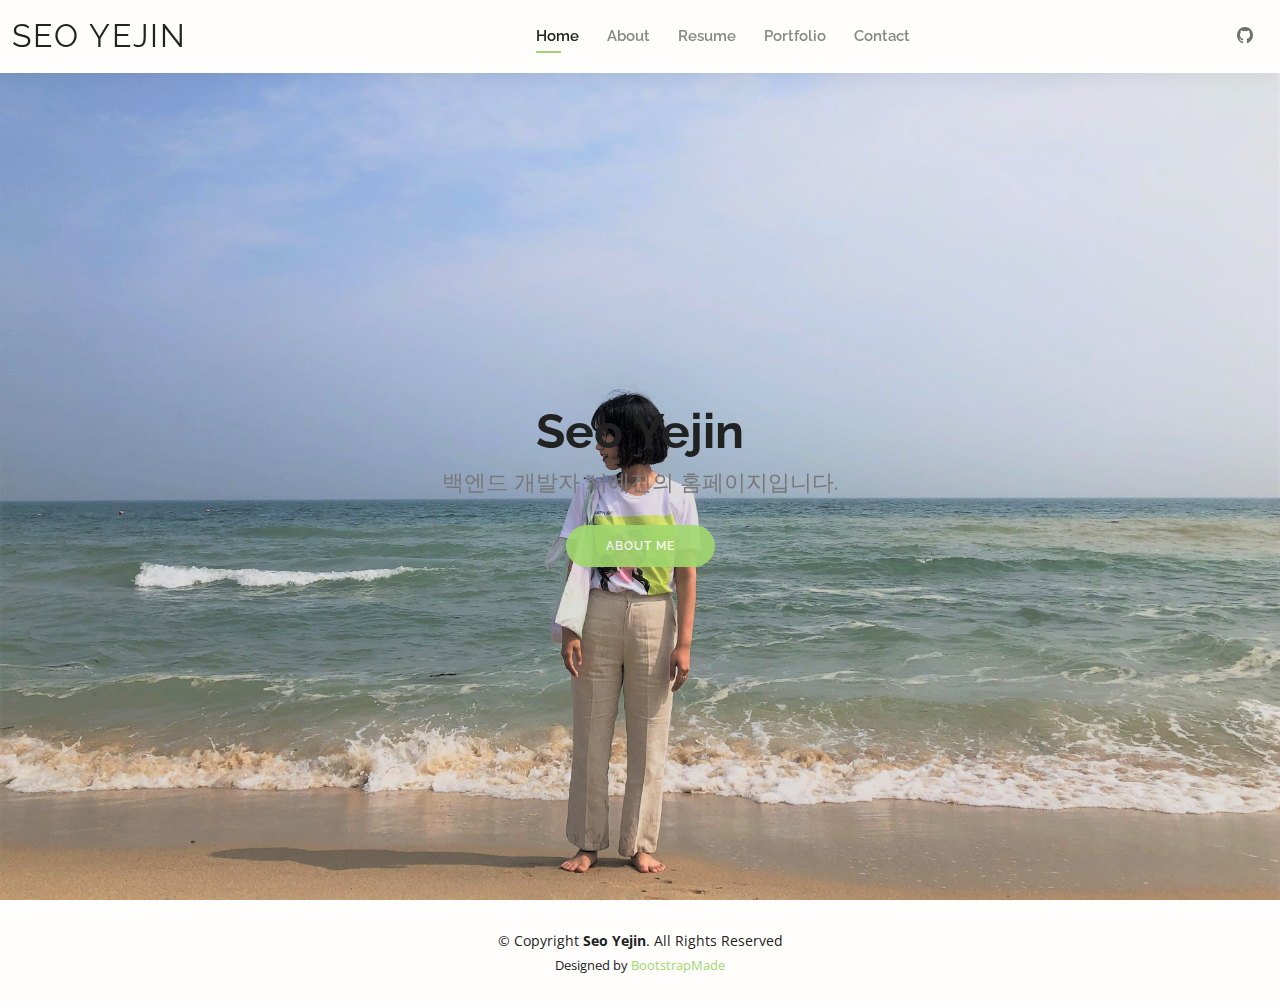
==== index.html @ d6935d3d "Add files via upload" ====
<!DOCTYPE html>
<html lang="ko">

<head>
  <meta charset="utf-8">
  <meta content="width=device-width, initial-scale=1.0" name="viewport">

  <title>YJ Web</title>
  <meta content="" name="description">
  <meta content="" name="keywords">

  <!-- Favicons -->
  <link href="assets/img/favicon.png" rel="icon">
  <link href="assets/img/apple-touch-icon.png" rel="apple-touch-icon">

  <!-- Google Fonts -->
  <link href="https://fonts.googleapis.com/css?family=Open+Sans:300,300i,400,400i,600,600i,700,700i|Raleway:300,300i,400,400i,500,500i,600,600i,700,700i|Poppins:300,300i,400,400i,500,500i,600,600i,700,700i" rel="stylesheet">

  <!-- Vendor CSS Files -->
  <link href="assets/vendor/aos/aos.css" rel="stylesheet">
  <link href="assets/vendor/bootstrap/css/bootstrap.min.css" rel="stylesheet">
  <link href="assets/vendor/bootstrap-icons/bootstrap-icons.css" rel="stylesheet">
  <link href="assets/vendor/boxicons/css/boxicons.min.css" rel="stylesheet">
  <link href="assets/vendor/glightbox/css/glightbox.min.css" rel="stylesheet">
  <link href="assets/vendor/swiper/swiper-bundle.min.css" rel="stylesheet">

  <!-- Template Main CSS File -->
  <link href="assets/css/style.css" rel="stylesheet">

  <!-- =======================================================
  * Template Name: Kelly - v4.1.0
  * Template URL: https://bootstrapmade.com/kelly-free-bootstrap-cv-resume-html-template/
  * Author: BootstrapMade.com
  * License: https://bootstrapmade.com/license/
  ======================================================== -->
</head>

<body>

  <!-- ======= Header ======= -->
  <header id="header" class="fixed-top">
    <div class="container-fluid d-flex justify-content-between align-items-center">

      <h1 class="logo me-auto me-lg-0"><a href="index.html">SEO YEJIN</a></h1>
      <!-- Uncomment below if you prefer to use an image logo -->
      <!-- <a href="index.html" class="logo"><img src="assets/img/logo.png" alt="" class="img-fluid"></a>-->

      <nav id="navbar" class="navbar order-last order-lg-0">
        <ul>
          <li><a class="active" href="index.html">Home</a></li>
          <li><a href="about.html">About</a></li>
          <li><a href="resume.html">Resume</a></li>
          <li><a href="portfolio.html">Portfolio</a></li>
          <li><a href="contact.html">Contact</a></li>
        </ul>
        <i class="bi bi-list mobile-nav-toggle"></i>
      </nav><!-- .navbar -->

      <div class="header-social-links">
        <a href="https://github.com/ladybird17" class="github"><i class="bi bi-github"></i></a>
      </div>

    </div>

  </header><!-- End Header -->

  <!-- ======= Hero Section ======= -->
  <section id="hero" class="d-flex align-items-center">
    <div class="container d-flex flex-column align-items-center" data-aos="zoom-in" data-aos-delay="100">
      <h1>Seo Yejin</h1>
      <h2>백엔드 개발자 서예진의 홈페이지입니다.</h2>
      <a href="about.html" class="btn-about">About Me</a>
    </div>
  </section><!-- End Hero -->

  <!-- ======= Footer ======= -->
  <footer id="footer">
    <div class="container">
      <div class="copyright">
        &copy; Copyright <strong><span>Seo Yejin</span></strong>. All Rights Reserved
      </div>
      <div class="credits">
        <!-- All the links in the footer should remain intact. -->
        <!-- You can delete the links only if you purchased the pro version. -->
        <!-- Licensing information: https://bootstrapmade.com/license/ -->
        <!-- Purchase the pro version with working PHP/AJAX contact form: https://bootstrapmade.com/kelly-free-bootstrap-cv-resume-html-template/ -->
        Designed by <a href="https://bootstrapmade.com/">BootstrapMade</a>
      </div>
    </div>
  </footer><!-- End  Footer -->

  <div id="preloader"></div>
  <a href="#" class="back-to-top d-flex align-items-center justify-content-center"><i class="bi bi-arrow-up-short"></i></a>

  <!-- Vendor JS Files -->
  <script src="assets/vendor/aos/aos.js"></script>
  <script src="assets/vendor/bootstrap/js/bootstrap.bundle.min.js"></script>
  <script src="assets/vendor/glightbox/js/glightbox.min.js"></script>
  <script src="assets/vendor/isotope-layout/isotope.pkgd.min.js"></script>
  <script src="assets/vendor/php-email-form/validate.js"></script>
  <script src="assets/vendor/purecounter/purecounter.js"></script>
  <script src="assets/vendor/swiper/swiper-bundle.min.js"></script>
  <script src="assets/vendor/waypoints/noframework.waypoints.js"></script>

  <!-- Template Main JS File -->
  <script src="assets/js/main.js"></script>

</body>

</html>
---- assets/css/style.css ----
/**
* Template Name: Kelly - v4.1.0
* Template URL: https://bootstrapmade.com/kelly-free-bootstrap-cv-resume-html-template/
* Author: BootstrapMade.com
* License: https://bootstrapmade.com/license/
*/

/*--------------------------------------------------------------
# General
--------------------------------------------------------------*/
body {
  font-family: "Open Sans", sans-serif;
  color: #444444;
}

a {
  color: #a1d86e;
  text-decoration: none;
}

a:hover {
  color: #8ebe61;
  text-decoration: none;
}

h1, h2, h3, h4, h5, h6 {
  font-family: "Raleway", sans-serif;
}

#main {
  margin-top: 50px;
}

@media (max-width: 992px) {
  #main {
    margin-top: 30px;
  }
}

/*--------------------------------------------------------------
# Preloader
--------------------------------------------------------------*/
#preloader {
  position: fixed;
  top: 0;
  left: 0;
  right: 0;
  bottom: 0;
  z-index: 9999;
  overflow: hidden;
  background: #fff;
}

#preloader:before {
  content: "";
  position: fixed;
  top: calc(50% - 30px);
  left: calc(50% - 30px);
  border: 6px solid #a1d86e;
  border-top-color: #dcf5f2;
  border-radius: 50%;
  width: 60px;
  height: 60px;
  -webkit-animation: animate-preloader 1s linear infinite;
  animation: animate-preloader 1s linear infinite;
}

@-webkit-keyframes animate-preloader {
  0% {
    transform: rotate(0deg);
  }
  100% {
    transform: rotate(360deg);
  }
}

@keyframes animate-preloader {
  0% {
    transform: rotate(0deg);
  }
  100% {
    transform: rotate(360deg);
  }
}

/*--------------------------------------------------------------
# Back to top button
--------------------------------------------------------------*/
.back-to-top {
  position: fixed;
  visibility: hidden;
  opacity: 0;
  right: 15px;
  bottom: 15px;
  z-index: 996;
  background: #a1d86e;
  width: 40px;
  height: 40px;
  border-radius: 50px;
  transition: all 0.4s;
}

.back-to-top i {
  font-size: 24px;
  color: #fff;
  line-height: 0;
}

.back-to-top:hover {
  background: #75c928;
  color: #fff;
}

.back-to-top.active {
  visibility: visible;
  opacity: 1;
}

/*--------------------------------------------------------------
# Header
--------------------------------------------------------------*/
#header {
  background: #fffefd;
  box-shadow: 0px 0px 25px 0 rgba(0, 0, 0, 0.08);
  z-index: 997;
  padding: 15px 0;
}

#header .logo {
  font-size: 32px;
  margin: 0;
  padding: 0;
  line-height: 1;
  font-weight: 400;
  letter-spacing: 2px;
  text-transform: uppercase;
}

#header .logo a {
  color: #222222;
}

#header .logo img {
  max-height: 40px;
}

@media (max-width: 992px) {
  #header .logo {
    font-size: 28px;
  }
}

/*--------------------------------------------------------------
# Header Social Links
--------------------------------------------------------------*/
.header-social-links {
  padding-right: 15px;
}

.header-social-links a {
  color: #6f6f6f;
  padding-left: 6px;
  display: inline-block;
  line-height: 0px;
  transition: 0.3s;
  font-size: 16px;
}

.header-social-links a:hover {
  color: #a1d86e;
}

/*--------------------------------------------------------------
# Navigation Menu
--------------------------------------------------------------*/
/**
* Desktop Navigation 
*/
.navbar {
  padding: 0;
}

.navbar ul {
  margin: 0;
  padding: 0;
  display: flex;
  list-style: none;
  align-items: center;
}

.navbar li {
  position: relative;
  padding: 10px 0 10px 28px;
}

.navbar a {
  display: flex;
  align-items: center;
  justify-content: space-between;
  font-family: "Raleway", sans-serif;
  font-size: 15px;
  font-weight: 600;
  color: #888888;
  white-space: nowrap;
  transition: 0.3s;
  position: relative;
}

.navbar a i {
  font-size: 12px;
  line-height: 0;
  margin-left: 5px;
}

.navbar > ul > li > a:before {
  content: "";
  position: absolute;
  width: 0;
  height: 2px;
  bottom: -5px;
  left: 0;
  background-color: #a1d86e;
  visibility: hidden;
  width: 0px;
  transition: all 0.3s ease-in-out 0s;
}

.navbar a:hover:before, .navbar li:hover > a:before, .navbar .active:before {
  visibility: visible;
  width: 25px;
}

.navbar a:hover, .navbar .active, .navbar li:hover > a {
  color: #222222;
}

.navbar .dropdown ul {
  display: block;
  position: absolute;
  left: 14px;
  top: calc(100% + 30px);
  margin: 0;
  padding: 10px 0;
  z-index: 99;
  opacity: 0;
  visibility: hidden;
  background: #fff;
  box-shadow: 0px 0px 30px rgba(127, 137, 161, 0.25);
  transition: 0.3s;
  border-radius: 4px;
}

.navbar .dropdown ul li {
  min-width: 200px;
  padding: 0;
}

.navbar .dropdown ul a {
  padding: 10px 20px;
  font-size: 15px;
  text-transform: none;
  font-weight: 600;
}

.navbar .dropdown ul a i {
  font-size: 12px;
}

.navbar .dropdown ul a:hover, .navbar .dropdown ul .active:hover, .navbar .dropdown ul li:hover > a {
  color: #a1d86e;
}

.navbar .dropdown:hover > ul {
  opacity: 1;
  top: 100%;
  visibility: visible;
}

.navbar .dropdown .dropdown ul {
  top: 0;
  left: calc(100% - 30px);
  visibility: hidden;
}

.navbar .dropdown .dropdown:hover > ul {
  opacity: 1;
  top: 0;
  left: 100%;
  visibility: visible;
}

@media (max-width: 1366px) {
  .navbar .dropdown .dropdown ul {
    left: -90%;
  }
  .navbar .dropdown .dropdown:hover > ul {
    left: -100%;
  }
}

/**
* Mobile Navigation 
*/
.mobile-nav-toggle {
  color: #222222;
  font-size: 28px;
  cursor: pointer;
  display: none;
  line-height: 0;
  transition: 0.5s;
}

.mobile-nav-toggle.bi-x {
  color: #fff;
}

@media (max-width: 991px) {
  .mobile-nav-toggle {
    display: block;
  }
  .navbar ul {
    display: none;
  }
}

.navbar-mobile {
  position: fixed;
  overflow: hidden;
  top: 0;
  right: 0;
  left: 0;
  bottom: 0;
  background: rgba(9, 9, 9, 0.9);
  transition: 0.3s;
  z-index: 999;
}

.navbar-mobile .mobile-nav-toggle {
  position: absolute;
  top: 15px;
  right: 15px;
}

.navbar-mobile ul {
  display: block;
  position: absolute;
  top: 55px;
  right: 15px;
  bottom: 15px;
  left: 15px;
  padding: 10px 0;
  border-radius: 10px;
  background-color: #fff;
  overflow-y: auto;
  transition: 0.3s;
}

.navbar-mobile a {
  font-size: 15px;
  padding-right: 15px;
  color: #222222;
}

.navbar-mobile a:hover, .navbar-mobile .active, .navbar-mobile li:hover > a {
  color: #a1d86e;
}

.navbar-mobile .getstarted {
  margin: 15px;
}

.navbar-mobile .dropdown ul {
  position: static;
  display: none;
  margin: 10px 20px;
  padding: 10px 0;
  z-index: 99;
  opacity: 1;
  visibility: visible;
  background: #fff;
  box-shadow: 0px 0px 30px rgba(127, 137, 161, 0.25);
}

.navbar-mobile .dropdown ul li {
  min-width: 200px;
}

.navbar-mobile .dropdown ul a {
  padding: 10px 20px;
}

.navbar-mobile .dropdown ul a i {
  font-size: 12px;
}

.navbar-mobile .dropdown ul a:hover, .navbar-mobile .dropdown ul .active:hover, .navbar-mobile .dropdown ul li:hover > a {
  color: #a1d86e;
}

.navbar-mobile .dropdown > .dropdown-active {
  display: block;
}

/*--------------------------------------------------------------
# Hero Section
--------------------------------------------------------------*/
#hero {
  width: 100%;
  height: 100vh;
  background: url("../img/hero-bg.jpg") top right;
  background-size: cover;
}

#hero .container {
  padding-top: 70px;
  position: relative;
}

@media (max-width: 992px) {
  #hero .container {
    padding-top: 58px;
  }
}

#hero h1 {
  margin: 0;
  font-size: 48px;
  font-weight: 700;
  line-height: 56px;
  color: #222222;
}

#hero h2 {
  color: #797878;
  margin: 10px 0 0 0;
  font-size: 22px;
}

#hero .btn-about {
  font-family: "Raleway", sans-serif;
  text-transform: uppercase;
  font-weight: 600;
  font-size: 12px;
  letter-spacing: 1px;
  display: inline-block;
  padding: 12px 40px;
  border-radius: 50px;
  transition: 0.5s;
  margin-top: 30px;
  color: #fff;
  opacity: 0.9;
  background: #a1d86e;
}

#hero .btn-about:hover {
  background: #8ebe61;
}

@media (min-width: 1024px) {
  #hero {
    background-attachment: fixed;
  }
}

@media (max-width: 992px) {
  #hero:before {
    content: "";
    background: rgba(255, 255, 255, 0.8);
    position: absolute;
    bottom: 0;
    top: 0;
    left: 0;
    right: 0;
  }
  #hero h1 {
    font-size: 28px;
    line-height: 36px;
  }
  #hero h2 {
    font-size: 18px;
    line-height: 24px;
  }
}

/*--------------------------------------------------------------
# Sections General
--------------------------------------------------------------*/
section {
  padding: 60px 0;
}

.section-bg {
  background-color: #e7f8f6;
}

.section-title {
  text-align: center;
  padding-bottom: 30px;
}

.section-title h2 {
  font-size: 32px;
  font-weight: bold;
  text-transform: uppercase;
  margin-bottom: 20px;
  padding-bottom: 20px;
  position: relative;
}

.section-title h2::after {
  content: '';
  position: absolute;
  display: block;
  width: 50px;
  height: 3px;
  background: #a1d86e;
  bottom: 0;
  left: calc(50% - 25px);
}

.section-title p {
  margin-bottom: 0;
}

/*--------------------------------------------------------------
# Cta
--------------------------------------------------------------*/
.cta {
  background: linear-gradient(rgba(0, 0, 0, 0.6), rgba(0, 0, 0, 0.6)), url("../img/bg-1.jpg") fixed center center;
  background-size: cover;
  padding: 80px 0;
}

.cta h3 {
  color: #fff;
  font-size: 28px;
  font-weight: 700;
}

.cta p {
  color: #fff;
}

.cta .cta-btn {
  font-family: "Raleway", sans-serif;
  text-transform: uppercase;
  font-weight: 500;
  font-size: 16px;
  letter-spacing: 1px;
  display: inline-block;
  padding: 8px 20px;
  border-radius: 2px;
  transition: 0.5s;
  margin: 10px;
  border: 2px solid #fff;
  color: #fff;
}

.cta .cta-btn:hover {
  background: #a1d86e;
  border: 2px solid #a1d86e;
}

@media (max-width: 1024px) {
  .cta {
    background-attachment: scroll;
  }
}

@media (min-width: 769px) {
  .cta .cta-btn-container {
    display: flex;
    align-items: center;
    justify-content: flex-end;
  }
}

/*--------------------------------------------------------------
# About
--------------------------------------------------------------*/
.about .content h3 {
  font-weight: 700;
  font-size: 26px;
  color: #555555;
}

.about .content ul {
  list-style: none;
  padding: 0;
}

.about .content ul li {
  padding-bottom: 10px;
}

.about .content ul i {
  font-size: 20px;
  padding-right: 2px;
  color: #a1d86e;
}

.about .content p:last-child {
  margin-bottom: 0;
}

/*--------------------------------------------------------------
# Skills
--------------------------------------------------------------*/
.skills .progress {
  height: 60px;
  display: block;
  background: none;
  border-radius: 0;
}

.skills .progress .skill {
  padding: 10px 0;
  margin: 0 0 6px 0;
  text-transform: uppercase;
  display: block;
  font-weight: 600;
  font-family: "Poppins", sans-serif;
  color: #222222;
}

.skills .progress .skill .val {
  float: right;
  font-style: normal;
}

.skills .progress-bar-wrap {
  background: #f3f3f3;
}

.skills .progress-bar {
  width: 1px;
  height: 10px;
  transition: .9s;
  background-color: #a1d86e;
}

/*--------------------------------------------------------------
# Facts
--------------------------------------------------------------*/
.facts .counters span {
  font-size: 48px;
  display: block;
  color: #a1d86e;
}

.facts .counters p {
  padding: 0;
  margin: 0 0 20px 0;
  font-family: "Raleway", sans-serif;
  font-size: 14px;
}

/*--------------------------------------------------------------
# Testimonials
--------------------------------------------------------------*/
.testimonials .section-header {
  margin-bottom: 40px;
}

.testimonials .testimonial-item {
  text-align: center;
}

.testimonials .testimonial-item .testimonial-img {
  width: 120px;
  border-radius: 50%;
  border: 4px solid #fff;
  margin: 0 auto;
}

.testimonials .testimonial-item h3 {
  font-size: 20px;
  font-weight: bold;
  margin: 10px 0 5px 0;
  color: #111;
}

.testimonials .testimonial-item h4 {
  font-size: 14px;
  color: #999;
  margin: 0 0 15px 0;
}

.testimonials .testimonial-item .quote-icon-left, .testimonials .testimonial-item .quote-icon-right {
  color: #c8efea;
  font-size: 26px;
}

.testimonials .testimonial-item .quote-icon-left {
  display: inline-block;
  left: -5px;
  position: relative;
}

.testimonials .testimonial-item .quote-icon-right {
  display: inline-block;
  right: -5px;
  position: relative;
  top: 10px;
}

.testimonials .testimonial-item p {
  font-style: italic;
  margin: 0 auto 15px auto;
}

@media (min-width: 992px) {
  .testimonials .testimonial-item p {
    width: 80%;
  }
}

.testimonials .swiper-pagination {
  margin-top: 20px;
  position: relative;
}

.testimonials .swiper-pagination .swiper-pagination-bullet {
  width: 12px;
  height: 12px;
  background-color: #fff;
  opacity: 1;
  border: 1px solid #a1d86e;
}

.testimonials .swiper-pagination .swiper-pagination-bullet-active {
  background-color: #a1d86e;
}

/*--------------------------------------------------------------
# Resume
--------------------------------------------------------------*/
.resume .resume-title {
  font-size: 26px;
  font-weight: 400;
  margin-top: 20px;
  margin-bottom: 20px;
  color: #222222;
}

.resume .resume-item {
  padding: 0 0 20px 20px;
  margin-top: -2px;
  border-left: 2px solid #a1d86e;
  position: relative;
}

.resume .resume-item h4 {
  line-height: 18px;
  font-size: 18px;
  font-weight: 600;
  font-family: "Poppins", sans-serif;
  color: #1d685f;
  margin-bottom: 10px;
}

.resume .resume-item h5 {
  font-size: 16px;
  background: #effbf9;
  padding: 5px 15px;
  display: inline-block;
  font-weight: 600;
  margin-bottom: 10px;
  color: #a1d86e;
}

.resume .resume-item ul {
  padding-left: 20px;
}

.resume .resume-item ul li {
  padding-bottom: 10px;
}

.resume .resume-item:last-child {
  padding-bottom: 0;
}

.resume .resume-item::before {
  content: "";
  position: absolute;
  width: 16px;
  height: 16px;
  border-radius: 50px;
  left: -9px;
  top: 0;
  background: #fff;
  border: 2px solid #a1d86e;
}

/*--------------------------------------------------------------
# Services
--------------------------------------------------------------*/
.services .icon-box {
  text-align: center;
  padding: 70px 20px 80px 20px;
  transition: all ease-in-out 0.3s;
  background: #fff;
  box-shadow: 0px 0 35px 0 rgba(0, 0, 0, 0.08);
}

.services .icon-box .icon {
  margin: 0 auto;
  width: 100px;
  height: 100px;
  display: flex;
  align-items: center;
  justify-content: center;
  transition: ease-in-out 0.3s;
  position: relative;
}

.services .icon-box .icon i {
  font-size: 36px;
  transition: 0.5s;
  position: relative;
}

.services .icon-box .icon svg {
  position: absolute;
  top: 0;
  left: 0;
}

.services .icon-box .icon svg path {
  transition: 0.5s;
  fill: #f5f5f5;
}

.services .icon-box h4 {
  font-weight: 600;
  margin: 10px 0 15px 0;
  font-size: 22px;
}

.services .icon-box h4 a {
  color: #222222;
  transition: ease-in-out 0.3s;
}

.services .icon-box p {
  line-height: 24px;
  font-size: 14px;
  margin-bottom: 0;
}

.services .iconbox-blue i {
  color: #47aeff;
}

.services .iconbox-blue:hover .icon i {
  color: #fff;
}

.services .iconbox-blue:hover .icon path {
  fill: #47aeff;
}

.services .iconbox-orange i {
  color: #ffa76e;
}

.services .iconbox-orange:hover .icon i {
  color: #fff;
}

.services .iconbox-orange:hover .icon path {
  fill: #ffa76e;
}

.services .iconbox-pink i {
  color: #e80368;
}

.services .iconbox-pink:hover .icon i {
  color: #fff;
}

.services .iconbox-pink:hover .icon path {
  fill: #e80368;
}

.services .iconbox-yellow i {
  color: #ffbb2c;
}

.services .iconbox-yellow:hover .icon i {
  color: #fff;
}

.services .iconbox-yellow:hover .icon path {
  fill: #ffbb2c;
}

.services .iconbox-red i {
  color: #ff5828;
}

.services .iconbox-red:hover .icon i {
  color: #fff;
}

.services .iconbox-red:hover .icon path {
  fill: #ff5828;
}

.services .iconbox-teal i {
  color: #11dbcf;
}

.services .iconbox-teal:hover .icon i {
  color: #fff;
}

.services .iconbox-teal:hover .icon path {
  fill: #11dbcf;
}

/*--------------------------------------------------------------
# Portfolio
--------------------------------------------------------------*/
.portfolio .portfolio-item {
  margin-bottom: 30px;
}

.portfolio #portfolio-flters {
  padding: 0;
  margin: 0 auto 20px auto;
  list-style: none;
  text-align: center;
}

.portfolio #portfolio-flters li {
  cursor: pointer;
  display: inline-block;
  padding: 8px 16px 10px 16px;
  font-size: 13px;
  font-weight: 500;
  line-height: 1;
  text-transform: uppercase;
  color: #444444;
  margin-bottom: 5px;
  transition: all 0.3s ease-in-out;
  border-radius: 50px;
}

.portfolio #portfolio-flters li:hover, .portfolio #portfolio-flters li.filter-active {
  color: #fff;
  background: #a1d86e;
}

.portfolio #portfolio-flters li:last-child {
  margin-right: 0;
}

.portfolio .portfolio-wrap {
  transition: 0.3s;
  position: relative;
  overflow: hidden;
  z-index: 1;
  background: rgba(34, 34, 34, 0.6);
}

.portfolio .portfolio-wrap::before {
  content: "";
  background: rgba(34, 34, 34, 0.6);
  position: absolute;
  left: 0;
  right: 0;
  top: 0;
  bottom: 0;
  transition: all ease-in-out 0.3s;
  z-index: 2;
  opacity: 0;
}

.portfolio .portfolio-wrap img {
  transition: all ease-in-out 0.3s;
}

.portfolio .portfolio-wrap .portfolio-info {
  opacity: 0;
  position: absolute;
  top: 0;
  left: 0;
  right: 0;
  bottom: 0;
  z-index: 3;
  transition: all ease-in-out 0.3s;
  display: flex;
  flex-direction: column;
  justify-content: flex-end;
  align-items: flex-start;
  padding: 20px;
}

.portfolio .portfolio-wrap .portfolio-info h4 {
  font-size: 20px;
  color: #fff;
  font-weight: 600;
}

.portfolio .portfolio-wrap .portfolio-info p {
  color: rgba(255, 255, 255, 0.7);
  font-size: 14px;
  text-transform: uppercase;
  padding: 0;
  margin: 0;
  font-style: italic;
}

.portfolio .portfolio-wrap .portfolio-links {
  text-align: center;
  z-index: 4;
}

.portfolio .portfolio-wrap .portfolio-links a {
  color: #fff;
  margin: 0 5px 0 0;
  font-size: 28px;
  display: inline-block;
  transition: 0.3s;
}

.portfolio .portfolio-wrap .portfolio-links a:hover {
  color: #78d9cd;
}

.portfolio .portfolio-wrap:hover::before {
  opacity: 1;
}

.portfolio .portfolio-wrap:hover img {
  transform: scale(1.2);
}

.portfolio .portfolio-wrap:hover .portfolio-info {
  opacity: 1;
}

/*--------------------------------------------------------------
# Portfolio Details
--------------------------------------------------------------*/
.portfolio-details {
  padding-top: 0;
}

.portfolio-details .portfolio-details-slider img {
  width: 100%;
}

.portfolio-details .portfolio-details-slider .swiper-pagination {
  margin-top: 20px;
  position: relative;
}

.portfolio-details .portfolio-details-slider .swiper-pagination .swiper-pagination-bullet {
  width: 12px;
  height: 12px;
  background-color: #fff;
  opacity: 1;
  border: 1px solid #a1d86e;
}

.portfolio-details .portfolio-details-slider .swiper-pagination .swiper-pagination-bullet-active {
  background-color: #a1d86e;
}

.portfolio-details .portfolio-info {
  padding: 30px;
  box-shadow: 0px 0 30px rgba(34, 34, 34, 0.08);
}

.portfolio-details .portfolio-info h3 {
  font-size: 22px;
  font-weight: 700;
  margin-bottom: 20px;
  padding-bottom: 20px;
  border-bottom: 1px solid #eee;
}

.portfolio-details .portfolio-info ul {
  list-style: none;
  padding: 0;
  font-size: 15px;
}

.portfolio-details .portfolio-info ul li + li {
  margin-top: 10px;
}

.portfolio-details .portfolio-description {
  padding-top: 30px;
}

.portfolio-details .portfolio-description h2 {
  font-size: 26px;
  font-weight: 700;
  margin-bottom: 20px;
}

.portfolio-details .portfolio-description p {
  padding: 0;
}

/*--------------------------------------------------------------
# Contact
--------------------------------------------------------------*/
.contact .info {
  width: 100%;
  background: #fff;
}

.contact .info i {
  font-size: 20px;
  color: #a1d86e;
  float: left;
  width: 44px;
  height: 44px;
  background: #effbf9;
  display: flex;
  justify-content: center;
  align-items: center;
  border-radius: 50px;
  transition: all 0.3s ease-in-out;
}

.contact .info h4 {
  padding: 0 0 0 60px;
  font-size: 22px;
  font-weight: 600;
  margin-bottom: 5px;
  color: #222222;
}

.contact .info p {
  padding: 0 0 0 60px;
  margin-bottom: 0;
  font-size: 14px;
  color: #555555;
}

.contact .info .email, .contact .info .phone {
  margin-top: 40px;
}

.contact .info .email:hover i, .contact .info .address:hover i, .contact .info .phone:hover i {
  background: #a1d86e;
  color: #fff;
}

.contact .php-email-form {
  width: 100%;
  background: #fff;
}

.contact .php-email-form .form-group {
  padding-bottom: 8px;
}

.contact .php-email-form .error-message {
  display: none;
  color: #fff;
  background: #ed3c0d;
  text-align: center;
  padding: 15px;
  font-weight: 600;
}

.contact .php-email-form .sent-message {
  display: none;
  color: #fff;
  background: #18d26e;
  text-align: center;
  padding: 15px;
  font-weight: 600;
}

.contact .php-email-form .loading {
  display: none;
  background: #fff;
  text-align: center;
  padding: 15px;
}

.contact .php-email-form .loading:before {
  content: "";
  display: inline-block;
  border-radius: 50%;
  width: 24px;
  height: 24px;
  margin: 0 10px -6px 0;
  border: 3px solid #18d26e;
  border-top-color: #eee;
  -webkit-animation: animate-loading 1s linear infinite;
  animation: animate-loading 1s linear infinite;
}

.contact .php-email-form input, .contact .php-email-form textarea {
  border-radius: 4px;
  box-shadow: none;
  font-size: 14px;
}

.contact .php-email-form input:focus, .contact .php-email-form textarea:focus {
  border-color: #a1d86e;
}

.contact .php-email-form input {
  height: 44px;
}

.contact .php-email-form textarea {
  padding: 10px 12px;
}

.contact .php-email-form button[type="submit"] {
  background: #a1d86e;
  border: 0;
  padding: 10px 30px 12px 30px;
  color: #fff;
  transition: 0.4s;
  border-radius: 50px;
}

.contact .php-email-form button[type="submit"]:hover {
  background: #8ebe61;
}

@-webkit-keyframes animate-loading {
  0% {
    transform: rotate(0deg);
  }
  100% {
    transform: rotate(360deg);
  }
}

@keyframes animate-loading {
  0% {
    transform: rotate(0deg);
  }
  100% {
    transform: rotate(360deg);
  }
}

/*--------------------------------------------------------------
# Footer
--------------------------------------------------------------*/
#footer {
  background: #fffefd;
  padding: 30px 0;
  color: #222222;
  font-size: 14px;
  text-align: center;
}

#footer .credits {
  padding-top: 5px;
  font-size: 13px;
}

#footer .credits a {
  color: #a1d86e;
}
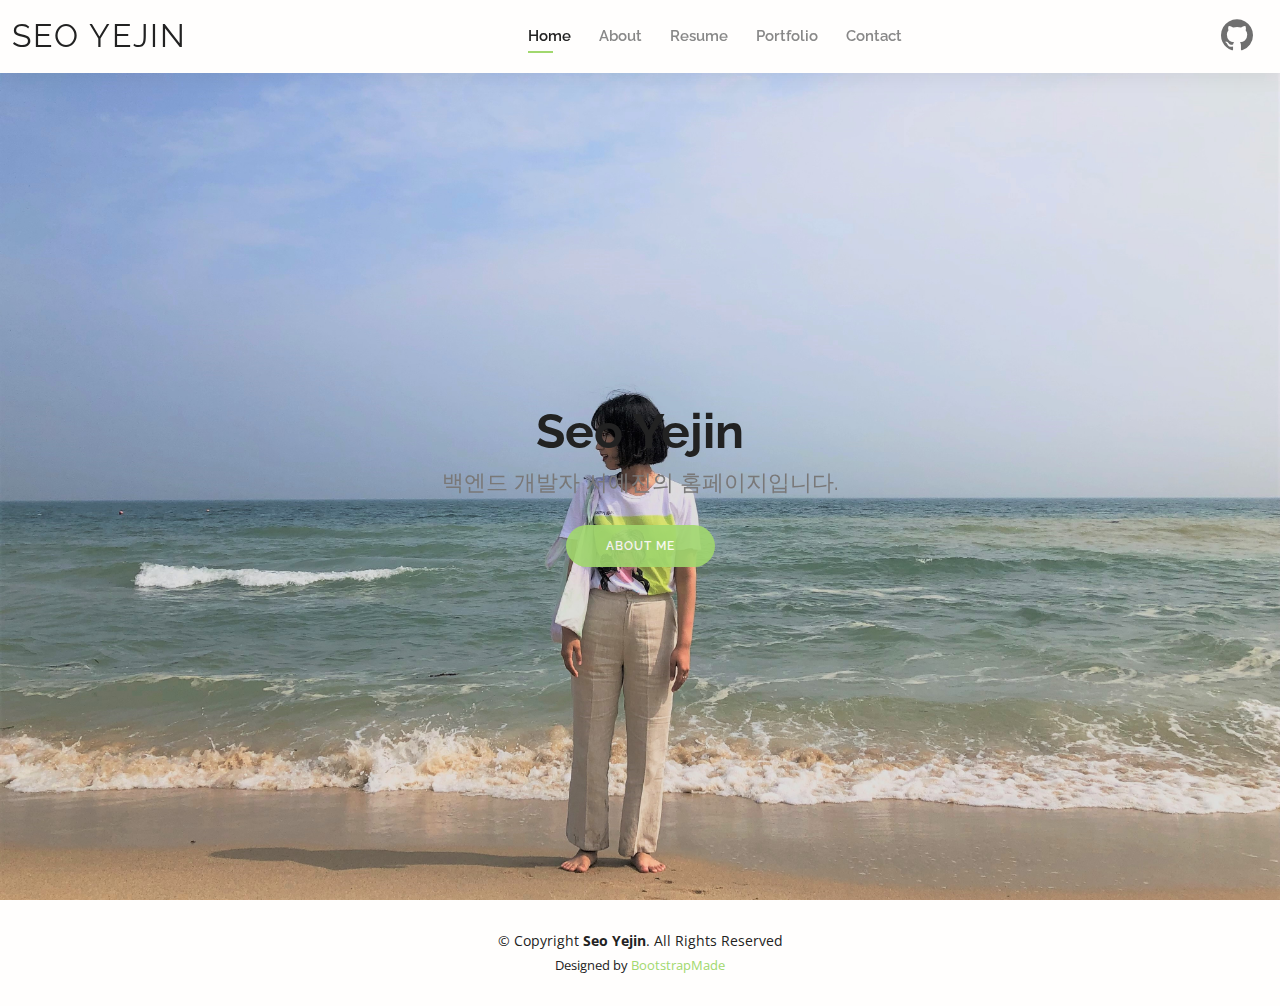
==== commit 3722b168: "no message" ====
--- a/index.html
+++ b/index.html
@@ -57,7 +57,7 @@
       </nav><!-- .navbar -->
 
       <div class="header-social-links">
-        <a href="https://github.com/ladybird17" class="github"><i class="bi bi-github"></i></a>
+        <a href="https://github.com/ladybird17" class="github"><i class="bi bi-github" style="font-size: 2rem;"></i></a>
       </div>
 
     </div>
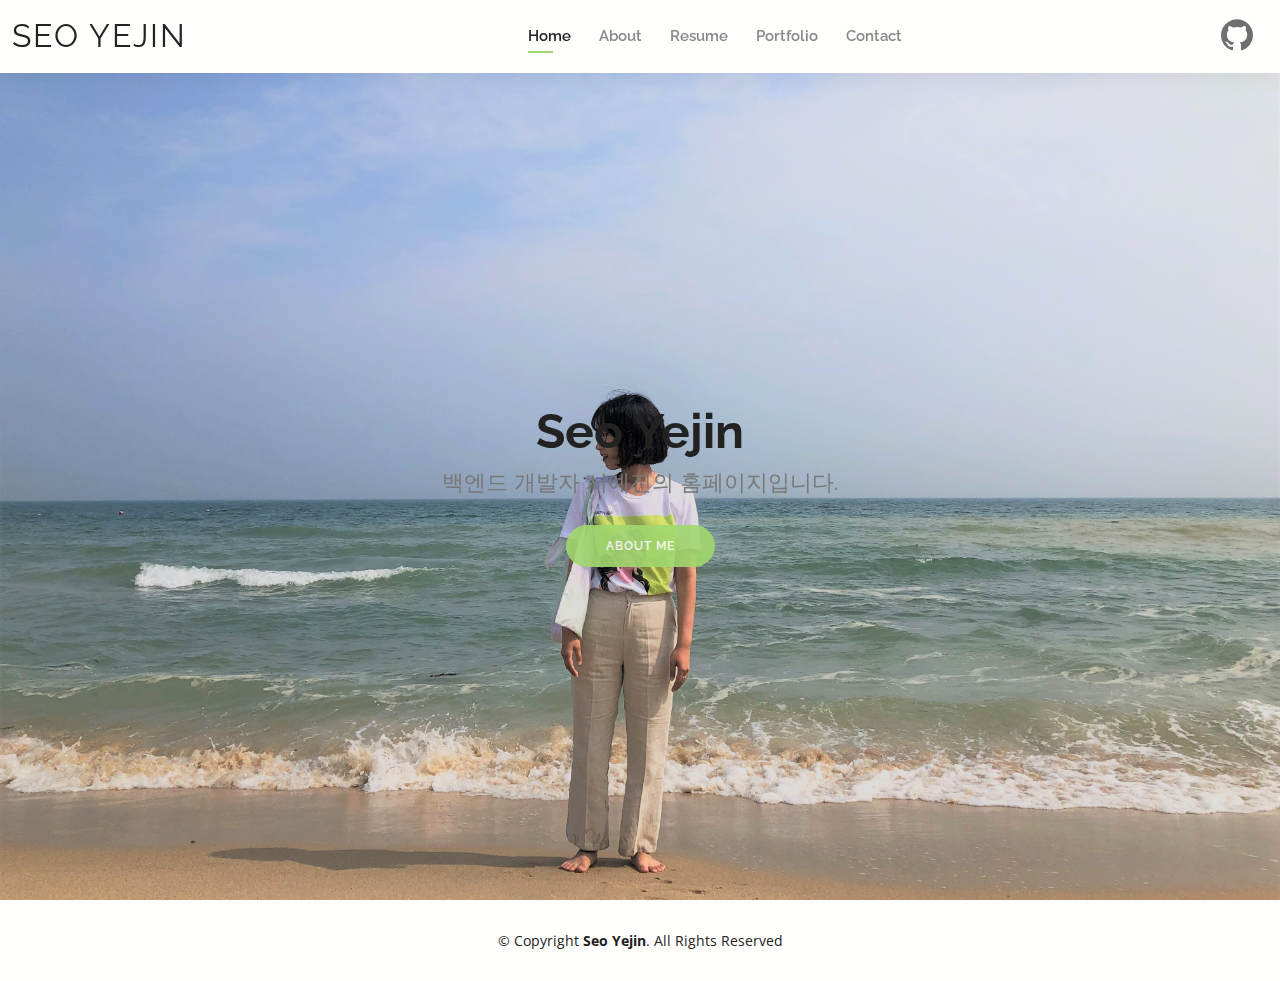
==== commit 1370b5e1: "Update index.html" ====
--- a/index.html
+++ b/index.html
@@ -27,12 +27,6 @@
   <!-- Template Main CSS File -->
   <link href="assets/css/style.css" rel="stylesheet">
 
-  <!-- =======================================================
-  * Template Name: Kelly - v4.1.0
-  * Template URL: https://bootstrapmade.com/kelly-free-bootstrap-cv-resume-html-template/
-  * Author: BootstrapMade.com
-  * License: https://bootstrapmade.com/license/
-  ======================================================== -->
 </head>
 
 <body>
@@ -79,13 +73,7 @@
       <div class="copyright">
         &copy; Copyright <strong><span>Seo Yejin</span></strong>. All Rights Reserved
       </div>
-      <div class="credits">
-        <!-- All the links in the footer should remain intact. -->
-        <!-- You can delete the links only if you purchased the pro version. -->
-        <!-- Licensing information: https://bootstrapmade.com/license/ -->
-        <!-- Purchase the pro version with working PHP/AJAX contact form: https://bootstrapmade.com/kelly-free-bootstrap-cv-resume-html-template/ -->
-        Designed by <a href="https://bootstrapmade.com/">BootstrapMade</a>
-      </div>
+      
     </div>
   </footer><!-- End  Footer -->
 
@@ -107,4 +95,4 @@
 
 </body>
 
-</html>+</html>
--- a/assets/css/style.css
+++ b/assets/css/style.css
@@ -1,9 +1,3 @@
-/**
-* Template Name: Kelly - v4.1.0
-* Template URL: https://bootstrapmade.com/kelly-free-bootstrap-cv-resume-html-template/
-* Author: BootstrapMade.com
-* License: https://bootstrapmade.com/license/
-*/
 
 /*--------------------------------------------------------------
 # General
